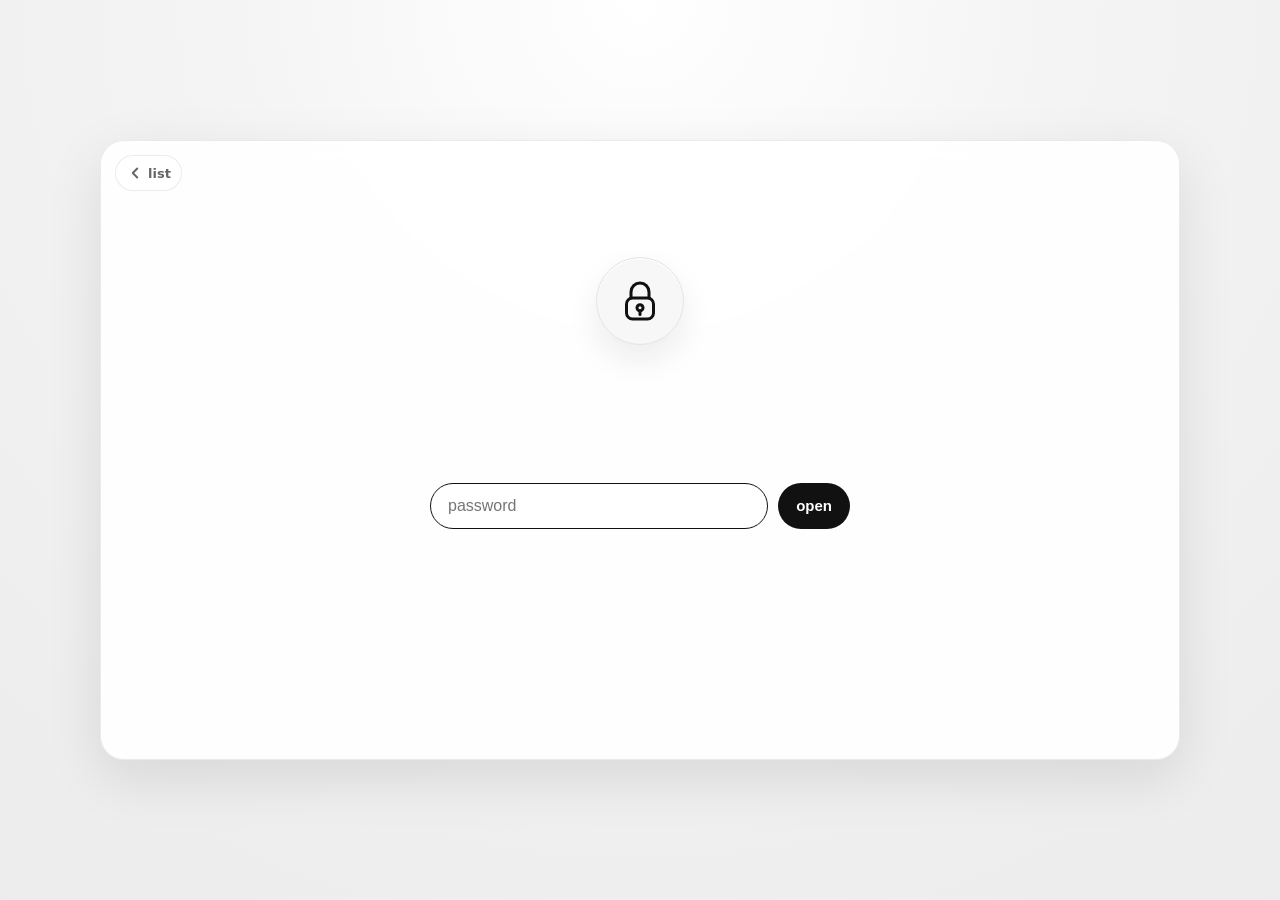
==== i/maUriTiUs.png/index.html @ 2b193440 "hmm" ====
<!doctype html>
<html lang="ja">
<head>
  <meta charset="utf-8">
  <meta name="viewport" content="width=device-width, initial-scale=1">
  <title>Image Vault</title>
  <link rel="icon" href="../../assets/icon.svg" type="image/svg+xml">
  <link rel="stylesheet" href="../../assets/style.css">
</head>
<body>
  <main class="wrap">
    <section class="card image-card" aria-label="locked image">
      <a id="listLink" class="back-link" href="../" aria-label="back to list">
        <svg viewBox="0 0 24 24" aria-hidden="true">
          <path d="M15 18l-6-6 6-6"></path>
        </svg>
        <span>list</span>
      </a>

      <div class="lock" aria-hidden="true">
        <svg viewBox="0 0 64 64">
          <path d="M20 28v-8a12 12 0 0 1 24 0v8"></path>
          <rect x="14" y="28" width="36" height="28" rx="8"></rect>
          <circle cx="32" cy="41" r="4"></circle>
          <path d="M32 45v5"></path>
        </svg>
      </div>

      <form id="form" class="form" autocomplete="off">
        <input
          id="password"
          class="password"
          type="password"
          placeholder="password"
          autocomplete="current-password"
          autofocus
        >
        <button id="button" class="button" type="submit">open</button>
      </form>

      <p id="status" class="status"></p>

      <div id="viewer" class="viewer" hidden>
        <img id="image" alt="restored image">

        <div class="viewer-actions">
          <button id="retry" class="download secondary" type="button">retry</button>
          <a id="openImage" class="download secondary" href="#" target="_blank" rel="noopener">open</a>
          <button id="download" class="download" type="button">download</button>
        </div>
      </div>
    </section>
  </main>

  <script src="../../assets/script.js"></script>
</body>
</html>
---- assets/style.css ----
* {
  box-sizing: border-box;
}

html,
body {
  margin: 0;
  min-height: 100%;
  font-family: system-ui, -apple-system, BlinkMacSystemFont, "Segoe UI", sans-serif;
  background:
    radial-gradient(circle at top, #ffffff 0, #f3f3f3 42%, #ececec 100%);
  color: #111;
}

.wrap {
  min-height: 100vh;
  display: grid;
  place-items: center;
  padding: 14px;
}

/* common card */
.card {
  position: relative;

  width: min(1080px, 100%);
  min-height: min(620px, calc(100vh - 28px));

  display: grid;
  place-items: center;
  gap: 14px;

  /*
    list ボタンを absolute で左上固定にするため、
    上だけ常にスペースを確保する。
    これで開く前/後で高さが変わらないし、画像とも被らない。
  */
  padding: 54px 18px 18px;

  background: rgba(255, 255, 255, 0.9);
  border: 1px solid rgba(0, 0, 0, 0.08);
  border-radius: 24px;
  box-shadow: 0 18px 56px rgba(0, 0, 0, 0.1);
  backdrop-filter: blur(10px);
}

/* image page */
.image-card {
  width: min(1080px, 100%);
}

/* list page */
.list-card {
  width: min(1080px, 100%);
  min-height: auto;
  place-items: stretch;
  align-content: start;
}

/* fixed list button */
.back-link {
  position: absolute;
  top: 14px;
  left: 14px;
  z-index: 2;

  display: inline-flex;
  align-items: center;
  gap: 4px;

  padding: 8px 10px;
  border-radius: 999px;

  color: #666;
  text-decoration: none;
  font-size: 13px;
  font-weight: 700;
  line-height: 1;

  background: rgba(255, 255, 255, 0.82);
  border: 1px solid rgba(0, 0, 0, 0.08);
}

.back-link:hover {
  color: #111;
  border-color: rgba(0, 0, 0, 0.18);
  background: #fff;
}

.back-link svg {
  width: 18px;
  height: 18px;
  fill: none;
  stroke: currentColor;
  stroke-width: 2.6;
  stroke-linecap: round;
  stroke-linejoin: round;
}

/* lock */
.lock {
  width: 88px;
  height: 88px;
  display: grid;
  place-items: center;

  border-radius: 999px;
  background: #f7f7f7;
  border: 1px solid #e4e4e4;
  box-shadow:
    inset 0 1px 0 #fff,
    0 14px 32px rgba(0, 0, 0, 0.08);
}

.lock svg {
  width: 48px;
  height: 48px;
  fill: none;
  stroke: currentColor;
  stroke-width: 4;
  stroke-linecap: round;
  stroke-linejoin: round;
}

/* form */
.form {
  width: min(420px, 100%);
  display: flex;
  gap: 10px;
}

.password {
  flex: 1;
  min-width: 0;

  border: 1px solid #d0d0d0;
  border-radius: 999px;
  padding: 13px 17px;

  font-size: 16px;
  outline: none;
  background: #fff;
}

.password:focus {
  border-color: #111;
}

/* buttons */
.button,
.download {
  border: 0;
  border-radius: 999px;
  padding: 13px 18px;

  font-size: 15px;
  font-weight: 700;

  background: #111;
  color: #fff;

  cursor: pointer;
  white-space: nowrap;
  text-decoration: none;
  line-height: 1;
}

.button:disabled {
  opacity: 0.55;
  cursor: wait;
}

.button:hover,
.download:hover {
  filter: brightness(1.08);
}

.status {
  min-height: 1.25em;
  margin: -4px 0 0;

  color: #777;
  font-size: 13px;
  text-align: center;
}

/* opened state */
.card.opened {
  place-items: center;
}

.card.opened .lock,
.card.opened .form,
.card.opened .status {
  display: none;
}

/* viewer */
.viewer[hidden] {
  display: none !important;
}

.viewer {
  width: 100%;
  display: grid;
  justify-items: center;
  gap: 10px;
  margin: 0;
}

/* restored image */
#image {
  display: block;

  max-width: 100%;
  max-height: calc(100vh - 150px);
  width: auto;
  height: auto;
  object-fit: contain;

  border-radius: 16px;
  border: 1px solid #ddd;

  background:
    linear-gradient(45deg, #ddd 25%, transparent 25%),
    linear-gradient(-45deg, #ddd 25%, transparent 25%),
    linear-gradient(45deg, transparent 75%, #ddd 75%),
    linear-gradient(-45deg, transparent 75%, #ddd 75%);
  background-size: 20px 20px;
  background-position:
    0 0,
    0 10px,
    10px -10px,
    -10px 0;

  box-shadow: 0 14px 34px rgba(0, 0, 0, 0.14);
}

.viewer-actions {
  display: flex;
  gap: 10px;
  justify-content: center;
  flex-wrap: wrap;
}

.download {
  padding: 10px 14px;
  background: #444;
  font-size: 13px;
}

.download.secondary {
  background: #777;
}

/* /i/ list page */
.list-title {
  margin: 0;
  text-align: center;
  font-size: 28px;
}

.image-list {
  display: grid;
  gap: 10px;

  padding: 0;
  margin: 4px 0 0;

  list-style: none;
}

.image-list a,
.image-list span {
  display: block;

  padding: 14px 16px;
  border: 1px solid #e5e5e5;
  border-radius: 16px;

  color: #111;
  text-decoration: none;
  background: #fff;

  box-shadow: 0 8px 22px rgba(0, 0, 0, 0.04);
}

.image-list a:hover {
  border-color: #111;
}

/* small screens */
@media (max-width: 520px) {
  .wrap {
    padding: 10px;
  }

  .card {
    width: 100%;
    min-height: calc(100vh - 20px);
    border-radius: 20px;
    padding: 52px 12px 14px;
  }

  .list-card {
    min-height: auto;
  }

  .form {
    flex-direction: column;
  }

  .lock {
    width: 78px;
    height: 78px;
  }

  .lock svg {
    width: 42px;
    height: 42px;
  }

  #image {
    max-height: calc(100vh - 140px);
    border-radius: 14px;
  }
}
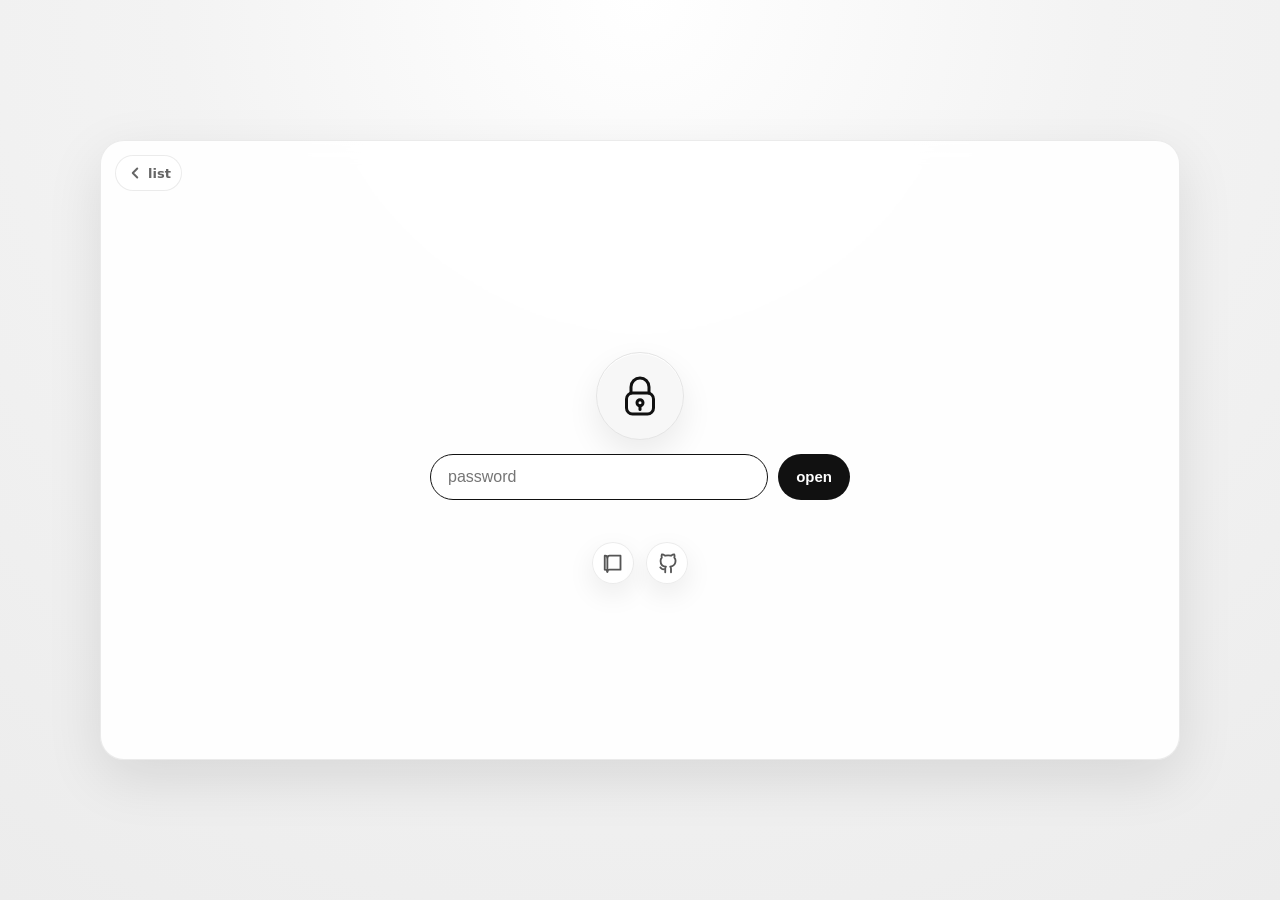
==== commit 64b90830: "minor changes" ====
--- a/i/maUriTiUs.png/index.html
+++ b/i/maUriTiUs.png/index.html
@@ -49,8 +49,49 @@
           <button id="download" class="download" type="button">download</button>
         </div>
       </div>
+
+      <nav class="corner-links" aria-label="site links">
+        <a class="corner-button" href="../../README.md/" aria-label="README">
+          <svg viewBox="0 0 24 24" aria-hidden="true">
+            <path d="M5 5.5A2.5 2.5 0 0 1 7.5 3H20v16H7.5A2.5 2.5 0 0 0 5 21.5v-16z"></path>
+            <path d="M5 5.5A2.5 2.5 0 0 0 2.5 3H2v16h.5A2.5 2.5 0 0 1 5 21.5"></path>
+          </svg>
+        </a>
+
+        <a id="repoLink" class="corner-button" href="https://github.com/" target="_blank" rel="noopener" aria-label="repository">
+          <svg viewBox="0 0 24 24" aria-hidden="true">
+            <path d="M8 18.5c-3 .8-3-1.5-4.2-2"></path>
+            <path d="M16 22v-3.9a3.4 3.4 0 0 0-.9-2.6c3-.3 6.1-1.5 6.1-6.6a5.2 5.2 0 0 0-1.4-3.6 4.8 4.8 0 0 0-.1-3.6s-1.1-.3-3.7 1.4a12.5 12.5 0 0 0-6.7 0C6.7 1.4 5.6 1.7 5.6 1.7a4.8 4.8 0 0 0-.1 3.6A5.2 5.2 0 0 0 4.1 9c0 5.1 3.1 6.3 6.1 6.6a3 3 0 0 0-.8 1.9V22"></path>
+          </svg>
+        </a>
+      </nav>
     </section>
   </main>
+
+  <script>
+    (() => {
+      const link = document.getElementById("repoLink");
+      if (!link) return;
+
+      const host = location.hostname;
+
+      if (!host.endsWith(".github.io")) {
+        return;
+      }
+
+      const owner = host.replace(/\.github\.io$/, "");
+      const parts = location.pathname.split("/").filter(Boolean);
+
+      const repo =
+        parts[0] &&
+        parts[0] !== "i" &&
+        parts[0] !== "README.md"
+          ? parts[0]
+          : `${owner}.github.io`;
+
+      link.href = `https://github.com/${owner}/${repo}`;
+    })();
+  </script>
 
   <script src="../../assets/script.js"></script>
 </body>
--- a/assets/style.css
+++ b/assets/style.css
@@ -19,7 +19,7 @@
   padding: 14px;
 }
 
-/* common card */
+/* card */
 .card {
   position: relative;
 
@@ -27,14 +27,10 @@
   min-height: min(620px, calc(100vh - 28px));
 
   display: grid;
-  place-items: center;
+  justify-items: center;
+  align-content: center;
   gap: 14px;
 
-  /*
-    list ボタンを absolute で左上固定にするため、
-    上だけ常にスペースを確保する。
-    これで開く前/後で高さが変わらないし、画像とも被らない。
-  */
   padding: 54px 18px 18px;
 
   background: rgba(255, 255, 255, 0.9);
@@ -44,20 +40,19 @@
   backdrop-filter: blur(10px);
 }
 
-/* image page */
 .image-card {
   width: min(1080px, 100%);
 }
 
-/* list page */
 .list-card {
   width: min(1080px, 100%);
   min-height: auto;
-  place-items: stretch;
   align-content: start;
-}
-
-/* fixed list button */
+  align-items: stretch;
+  justify-items: stretch;
+}
+
+/* top-left list button */
 .back-link {
   position: absolute;
   top: 14px;
@@ -171,7 +166,8 @@
 }
 
 .button:hover,
-.download:hover {
+.download:hover,
+.corner-button:hover {
   filter: brightness(1.08);
 }
 
@@ -186,7 +182,7 @@
 
 /* opened state */
 .card.opened {
-  place-items: center;
+  align-content: center;
 }
 
 .card.opened .lock,
@@ -213,7 +209,7 @@
   display: block;
 
   max-width: 100%;
-  max-height: calc(100vh - 150px);
+  max-height: calc(100vh - 190px);
   width: auto;
   height: auto;
   object-fit: contain;
@@ -253,6 +249,51 @@
   background: #777;
 }
 
+/* bottom center links */
+.corner-links {
+  width: 100%;
+  display: flex;
+  justify-content: center;
+  align-items: center;
+  gap: 12px;
+
+  margin-top: 2px;
+}
+
+.corner-button {
+  width: 42px;
+  height: 42px;
+
+  display: grid;
+  place-items: center;
+
+  border-radius: 999px;
+
+  color: #555;
+  background: rgba(255, 255, 255, 0.84);
+  border: 1px solid rgba(0, 0, 0, 0.08);
+
+  text-decoration: none;
+  box-shadow: 0 10px 28px rgba(0, 0, 0, 0.08);
+}
+
+.corner-button:hover {
+  color: #111;
+  background: #fff;
+  border-color: rgba(0, 0, 0, 0.2);
+}
+
+.corner-button svg {
+  width: 21px;
+  height: 21px;
+
+  fill: none;
+  stroke: currentColor;
+  stroke-width: 2.1;
+  stroke-linecap: round;
+  stroke-linejoin: round;
+}
+
 /* /i/ list page */
 .list-title {
   margin: 0;
@@ -321,7 +362,17 @@
   }
 
   #image {
-    max-height: calc(100vh - 140px);
+    max-height: calc(100vh - 165px);
     border-radius: 14px;
   }
+
+  .corner-button {
+    width: 38px;
+    height: 38px;
+  }
+
+  .corner-button svg {
+    width: 19px;
+    height: 19px;
+  }
 }
